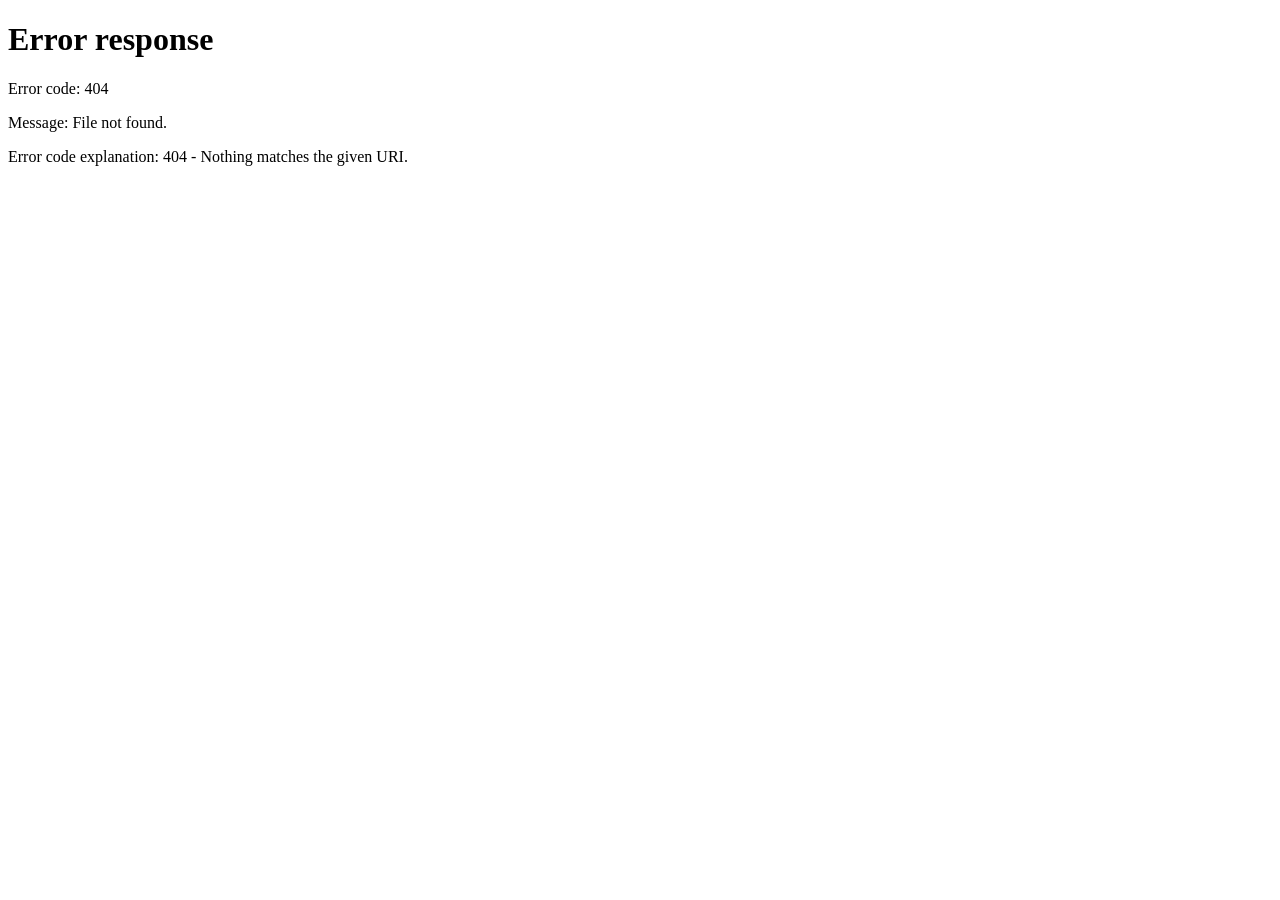
==== index.html @ 80d1be61 "Add files via upload" ====
<!DOCTYPE html><meta charset="utf-8"><title>Redirecting…</title>
<meta http-equiv="refresh" content="0; url=home/">
<script>location.replace("home/"+location.search+location.hash);</script>
<a href="home/">Continue →</a>
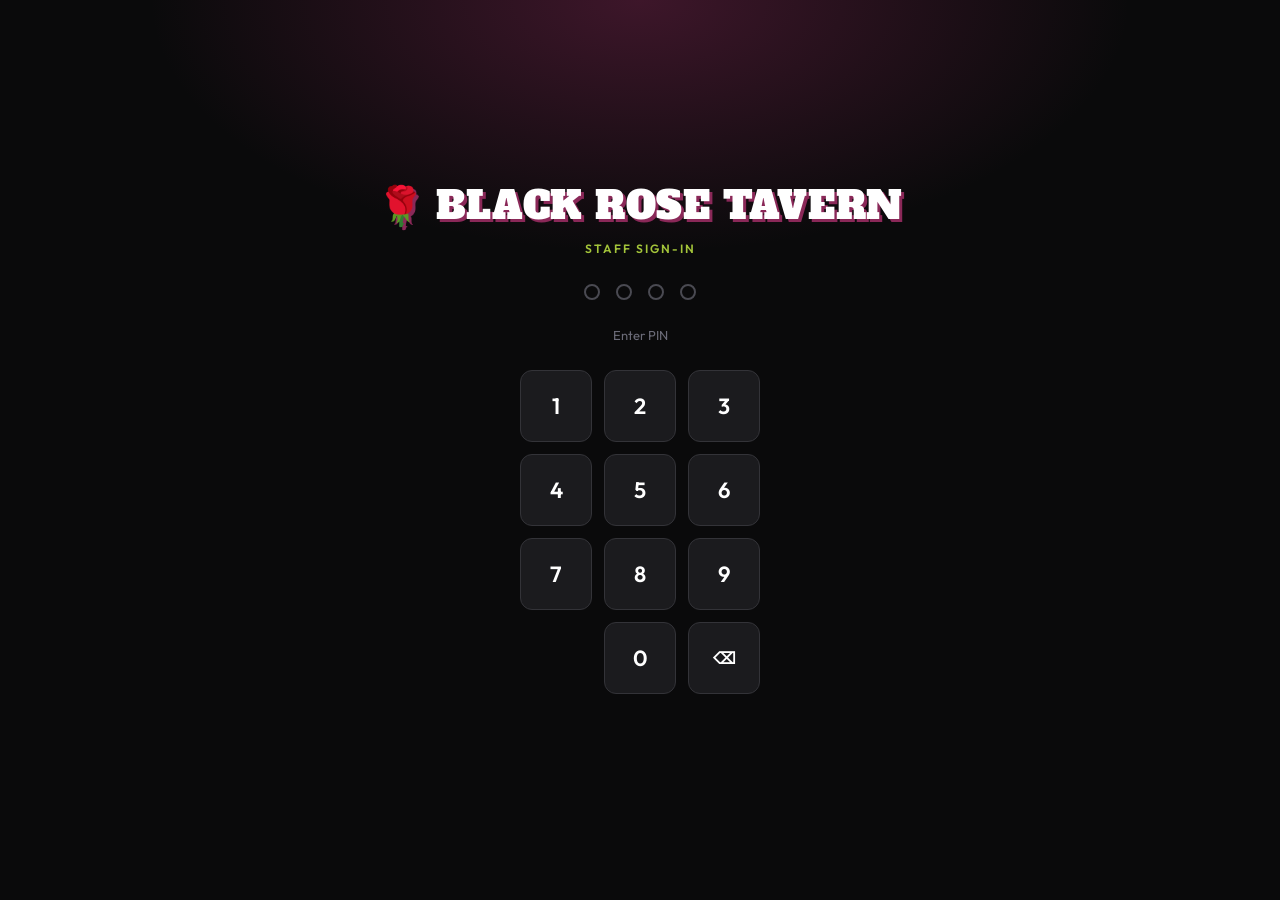
==== commit 21dfa3dd: "Checklists: a ticked job stays in Still to do for 10 seconds before moving Co-Authored-By: Claude Op" ====
--- a/index.html
+++ b/index.html
@@ -1,4 +1,4 @@
-<!DOCTYPE html><meta charset="utf-8"><title>Redirecting…</title>
-<meta http-equiv="refresh" content="0; url=home/">
-<script>location.replace("home/"+location.search+location.hash);</script>
-<a href="home/">Continue →</a>
+<!DOCTYPE html><meta charset="utf-8"><title>Redirecting…</title>
+<meta http-equiv="refresh" content="0; url=home/">
+<script>location.replace("home/"+location.search+location.hash);</script>
+<a href="home/">Continue →</a>
